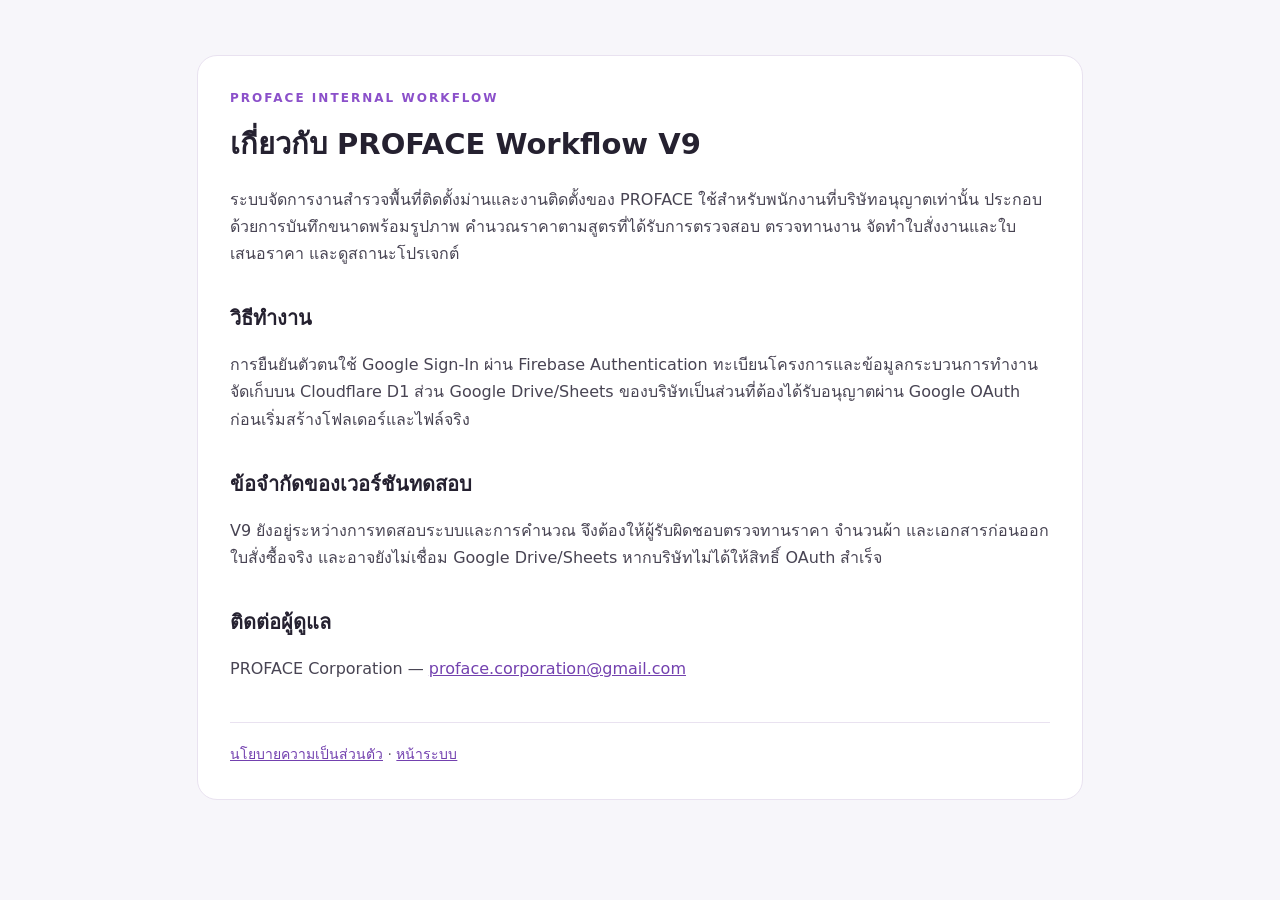
==== about.html @ 61a9775b "Add files via upload" ====
<!doctype html><html lang="th"><head><meta charset="utf-8"><meta name="viewport" content="width=device-width,initial-scale=1"><title>เกี่ยวกับ PROFACE Workflow V9</title><style>body{margin:0;background:#f7f6fa;color:#252130;font-family:system-ui,-apple-system,"Noto Sans Thai",sans-serif;line-height:1.7}main{max-width:820px;margin:55px auto;padding:32px;background:#fff;border:1px solid #e9e2f0;border-radius:20px}h1{font-size:29px;margin:12px 0}h2{font-size:20px;margin:34px 0 6px}p,li{color:#484453}a{color:#7341af}.label{color:#8b50ca;font-size:12px;letter-spacing:.17em;font-weight:700}footer{margin-top:40px;border-top:1px solid #e9e2f0;padding-top:20px;color:#666;font-size:14px}</style></head><body><main><div class="label">PROFACE INTERNAL WORKFLOW</div><h1>เกี่ยวกับ PROFACE Workflow V9</h1><p>ระบบจัดการงานสำรวจพื้นที่ติดตั้งม่านและงานติดตั้งของ PROFACE ใช้สำหรับพนักงานที่บริษัทอนุญาตเท่านั้น ประกอบด้วยการบันทึกขนาดพร้อมรูปภาพ คำนวณราคาตามสูตรที่ได้รับการตรวจสอบ ตรวจทานงาน จัดทำใบสั่งงานและใบเสนอราคา และดูสถานะโปรเจกต์</p><h2>วิธีทำงาน</h2><p>การยืนยันตัวตนใช้ Google Sign-In ผ่าน Firebase Authentication ทะเบียนโครงการและข้อมูลกระบวนการทำงานจัดเก็บบน Cloudflare D1 ส่วน Google Drive/Sheets ของบริษัทเป็นส่วนที่ต้องได้รับอนุญาตผ่าน Google OAuth ก่อนเริ่มสร้างโฟลเดอร์และไฟล์จริง</p><h2>ข้อจำกัดของเวอร์ชันทดสอบ</h2><p>V9 ยังอยู่ระหว่างการทดสอบระบบและการคำนวณ จึงต้องให้ผู้รับผิดชอบตรวจทานราคา จำนวนผ้า และเอกสารก่อนออกใบสั่งซื้อจริง และอาจยังไม่เชื่อม Google Drive/Sheets หากบริษัทไม่ได้ให้สิทธิ์ OAuth สำเร็จ</p><h2>ติดต่อผู้ดูแล</h2><p>PROFACE Corporation — <a href="mailto:proface.corporation@gmail.com">proface.corporation@gmail.com</a></p><footer><a href="privacy.html">นโยบายความเป็นส่วนตัว</a> · <a href="index.html">หน้าระบบ</a></footer></main></body></html>
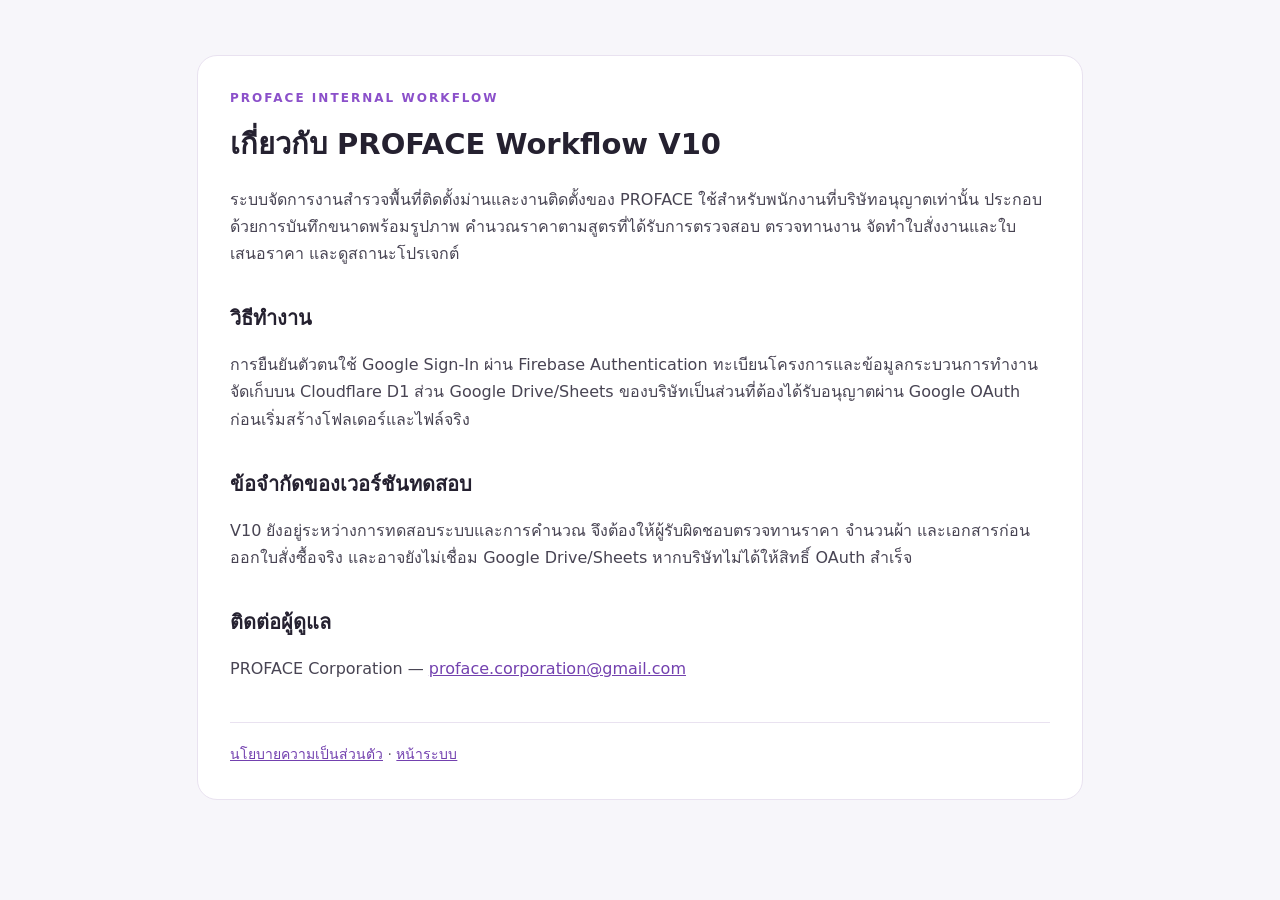
==== commit 1bd8fd66: "Add files via upload" ====
--- a/about.html
+++ b/about.html
@@ -1 +1 @@
-<!doctype html><html lang="th"><head><meta charset="utf-8"><meta name="viewport" content="width=device-width,initial-scale=1"><title>เกี่ยวกับ PROFACE Workflow V9</title><style>body{margin:0;background:#f7f6fa;color:#252130;font-family:system-ui,-apple-system,"Noto Sans Thai",sans-serif;line-height:1.7}main{max-width:820px;margin:55px auto;padding:32px;background:#fff;border:1px solid #e9e2f0;border-radius:20px}h1{font-size:29px;margin:12px 0}h2{font-size:20px;margin:34px 0 6px}p,li{color:#484453}a{color:#7341af}.label{color:#8b50ca;font-size:12px;letter-spacing:.17em;font-weight:700}footer{margin-top:40px;border-top:1px solid #e9e2f0;padding-top:20px;color:#666;font-size:14px}</style></head><body><main><div class="label">PROFACE INTERNAL WORKFLOW</div><h1>เกี่ยวกับ PROFACE Workflow V9</h1><p>ระบบจัดการงานสำรวจพื้นที่ติดตั้งม่านและงานติดตั้งของ PROFACE ใช้สำหรับพนักงานที่บริษัทอนุญาตเท่านั้น ประกอบด้วยการบันทึกขนาดพร้อมรูปภาพ คำนวณราคาตามสูตรที่ได้รับการตรวจสอบ ตรวจทานงาน จัดทำใบสั่งงานและใบเสนอราคา และดูสถานะโปรเจกต์</p><h2>วิธีทำงาน</h2><p>การยืนยันตัวตนใช้ Google Sign-In ผ่าน Firebase Authentication ทะเบียนโครงการและข้อมูลกระบวนการทำงานจัดเก็บบน Cloudflare D1 ส่วน Google Drive/Sheets ของบริษัทเป็นส่วนที่ต้องได้รับอนุญาตผ่าน Google OAuth ก่อนเริ่มสร้างโฟลเดอร์และไฟล์จริง</p><h2>ข้อจำกัดของเวอร์ชันทดสอบ</h2><p>V9 ยังอยู่ระหว่างการทดสอบระบบและการคำนวณ จึงต้องให้ผู้รับผิดชอบตรวจทานราคา จำนวนผ้า และเอกสารก่อนออกใบสั่งซื้อจริง และอาจยังไม่เชื่อม Google Drive/Sheets หากบริษัทไม่ได้ให้สิทธิ์ OAuth สำเร็จ</p><h2>ติดต่อผู้ดูแล</h2><p>PROFACE Corporation — <a href="mailto:proface.corporation@gmail.com">proface.corporation@gmail.com</a></p><footer><a href="privacy.html">นโยบายความเป็นส่วนตัว</a> · <a href="index.html">หน้าระบบ</a></footer></main></body></html>+<!doctype html><html lang="th"><head><meta charset="utf-8"><meta name="viewport" content="width=device-width,initial-scale=1"><title>เกี่ยวกับ PROFACE Workflow V10</title><style>body{margin:0;background:#f7f6fa;color:#252130;font-family:system-ui,-apple-system,"Noto Sans Thai",sans-serif;line-height:1.7}main{max-width:820px;margin:55px auto;padding:32px;background:#fff;border:1px solid #e9e2f0;border-radius:20px}h1{font-size:29px;margin:12px 0}h2{font-size:20px;margin:34px 0 6px}p,li{color:#484453}a{color:#7341af}.label{color:#8b50ca;font-size:12px;letter-spacing:.17em;font-weight:700}footer{margin-top:40px;border-top:1px solid #e9e2f0;padding-top:20px;color:#666;font-size:14px}</style></head><body><main><div class="label">PROFACE INTERNAL WORKFLOW</div><h1>เกี่ยวกับ PROFACE Workflow V10</h1><p>ระบบจัดการงานสำรวจพื้นที่ติดตั้งม่านและงานติดตั้งของ PROFACE ใช้สำหรับพนักงานที่บริษัทอนุญาตเท่านั้น ประกอบด้วยการบันทึกขนาดพร้อมรูปภาพ คำนวณราคาตามสูตรที่ได้รับการตรวจสอบ ตรวจทานงาน จัดทำใบสั่งงานและใบเสนอราคา และดูสถานะโปรเจกต์</p><h2>วิธีทำงาน</h2><p>การยืนยันตัวตนใช้ Google Sign-In ผ่าน Firebase Authentication ทะเบียนโครงการและข้อมูลกระบวนการทำงานจัดเก็บบน Cloudflare D1 ส่วน Google Drive/Sheets ของบริษัทเป็นส่วนที่ต้องได้รับอนุญาตผ่าน Google OAuth ก่อนเริ่มสร้างโฟลเดอร์และไฟล์จริง</p><h2>ข้อจำกัดของเวอร์ชันทดสอบ</h2><p>V10 ยังอยู่ระหว่างการทดสอบระบบและการคำนวณ จึงต้องให้ผู้รับผิดชอบตรวจทานราคา จำนวนผ้า และเอกสารก่อนออกใบสั่งซื้อจริง และอาจยังไม่เชื่อม Google Drive/Sheets หากบริษัทไม่ได้ให้สิทธิ์ OAuth สำเร็จ</p><h2>ติดต่อผู้ดูแล</h2><p>PROFACE Corporation — <a href="mailto:proface.corporation@gmail.com">proface.corporation@gmail.com</a></p><footer><a href="privacy.html">นโยบายความเป็นส่วนตัว</a> · <a href="index.html">หน้าระบบ</a></footer></main></body></html>
